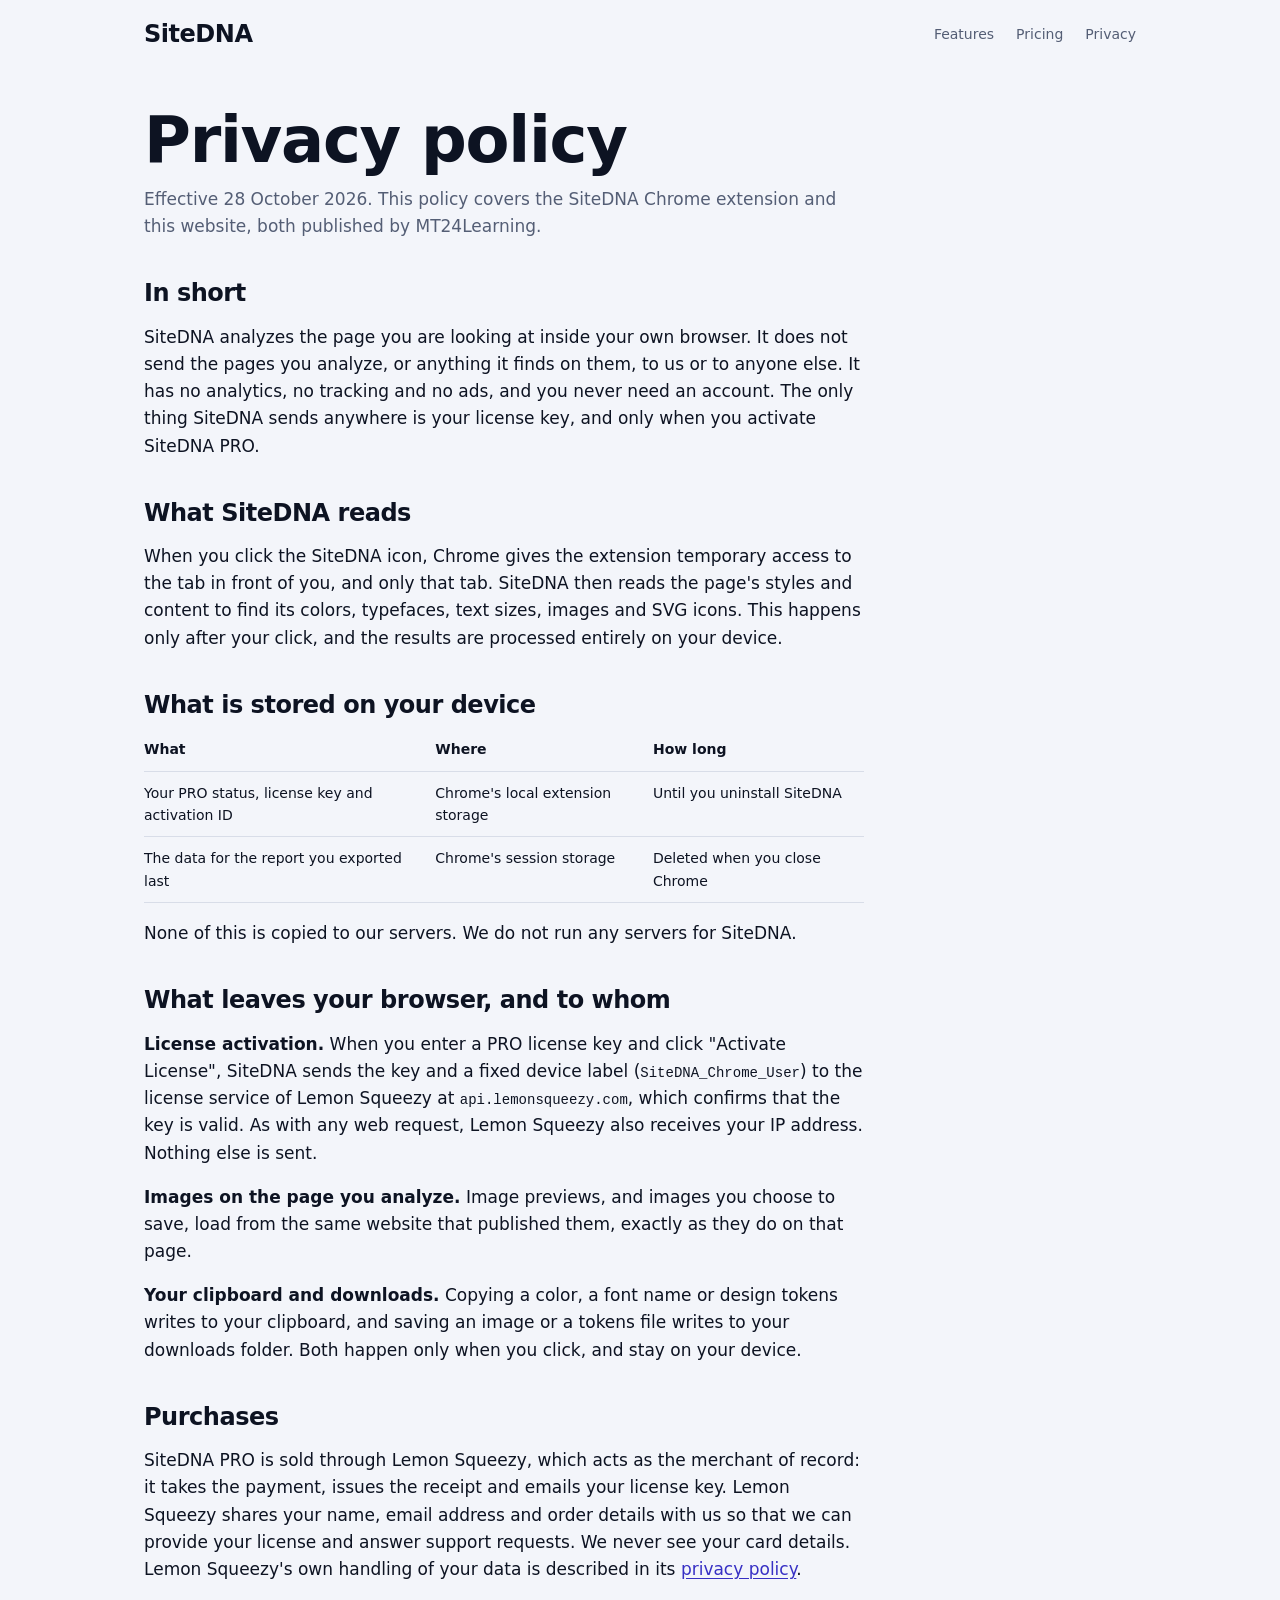
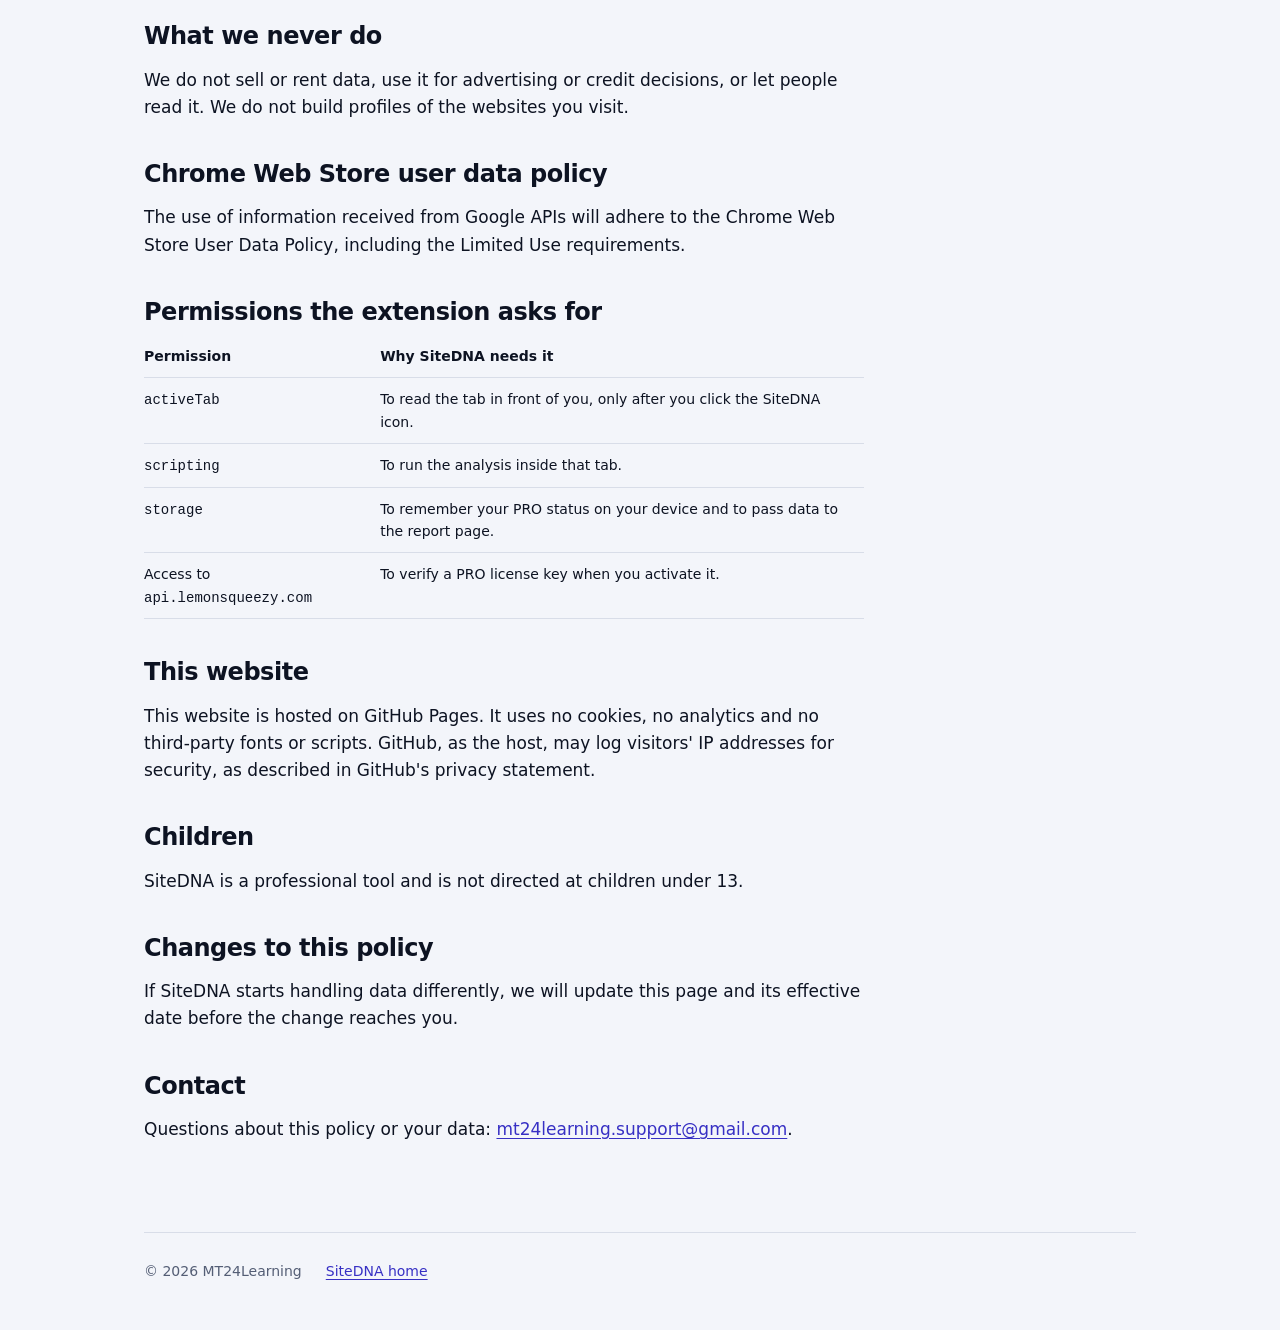
==== privacy.html @ 7e035fef "Add SiteDNA website and privacy policy" ====
<!doctype html>
<html lang="en">
<head>
  <meta charset="utf-8">
  <meta name="viewport" content="width=device-width, initial-scale=1">
  <title>SiteDNA privacy policy</title>
  <meta name="description" content="How the SiteDNA Chrome extension handles data: page analysis stays in your browser; only a PRO license key is sent to Lemon Squeezy for activation.">
  <link rel="icon" href="icon.png">
  <link rel="stylesheet" href="style.css">
</head>
<body>
  <header class="top wrap">
    <a class="wordmark" href="./">SiteDNA</a>
    <nav aria-label="Main">
      <a href="./#features">Features</a>
      <a href="./#pricing">Pricing</a>
      <a href="privacy.html" aria-current="page">Privacy</a>
    </nav>
  </header>

  <main class="doc wrap">
    <h1>Privacy policy</h1>
    <p class="updated">Effective 28 October 2026. This policy covers the SiteDNA Chrome extension and this website, both published by MT24Learning.</p>

    <h2>In short</h2>
    <p>SiteDNA analyzes the page you are looking at inside your own browser. It does not send the pages you analyze, or anything it finds on them, to us or to anyone else. It has no analytics, no tracking and no ads, and you never need an account. The only thing SiteDNA sends anywhere is your license key, and only when you activate SiteDNA PRO.</p>

    <h2>What SiteDNA reads</h2>
    <p>When you click the SiteDNA icon, Chrome gives the extension temporary access to the tab in front of you, and only that tab. SiteDNA then reads the page's styles and content to find its colors, typefaces, text sizes, images and SVG icons. This happens only after your click, and the results are processed entirely on your device.</p>

    <h2>What is stored on your device</h2>
    <table>
      <tr><th>What</th><th>Where</th><th>How long</th></tr>
      <tr><td>Your PRO status, license key and activation ID</td><td>Chrome's local extension storage</td><td>Until you uninstall SiteDNA</td></tr>
      <tr><td>The data for the report you exported last</td><td>Chrome's session storage</td><td>Deleted when you close Chrome</td></tr>
    </table>
    <p>None of this is copied to our servers. We do not run any servers for SiteDNA.</p>

    <h2>What leaves your browser, and to whom</h2>
    <p><strong>License activation.</strong> When you enter a PRO license key and click "Activate License", SiteDNA sends the key and a fixed device label (<code>SiteDNA_Chrome_User</code>) to the license service of Lemon Squeezy at <code>api.lemonsqueezy.com</code>, which confirms that the key is valid. As with any web request, Lemon Squeezy also receives your IP address. Nothing else is sent.</p>
    <p><strong>Images on the page you analyze.</strong> Image previews, and images you choose to save, load from the same website that published them, exactly as they do on that page.</p>
    <p><strong>Your clipboard and downloads.</strong> Copying a color, a font name or design tokens writes to your clipboard, and saving an image or a tokens file writes to your downloads folder. Both happen only when you click, and stay on your device.</p>

    <h2>Purchases</h2>
    <p>SiteDNA PRO is sold through Lemon Squeezy, which acts as the merchant of record: it takes the payment, issues the receipt and emails your license key. Lemon Squeezy shares your name, email address and order details with us so that we can provide your license and answer support requests. We never see your card details. Lemon Squeezy's own handling of your data is described in its <a href="https://www.lemonsqueezy.com/privacy">privacy policy</a>.</p>

    <h2>What we never do</h2>
    <p>We do not sell or rent data, use it for advertising or credit decisions, or let people read it. We do not build profiles of the websites you visit.</p>

    <h2>Chrome Web Store user data policy</h2>
    <p>The use of information received from Google APIs will adhere to the Chrome Web Store User Data Policy, including the Limited Use requirements.</p>

    <h2>Permissions the extension asks for</h2>
    <table>
      <tr><th>Permission</th><th>Why SiteDNA needs it</th></tr>
      <tr><td><code>activeTab</code></td><td>To read the tab in front of you, only after you click the SiteDNA icon.</td></tr>
      <tr><td><code>scripting</code></td><td>To run the analysis inside that tab.</td></tr>
      <tr><td><code>storage</code></td><td>To remember your PRO status on your device and to pass data to the report page.</td></tr>
      <tr><td>Access to <code>api.lemonsqueezy.com</code></td><td>To verify a PRO license key when you activate it.</td></tr>
    </table>

    <h2>This website</h2>
    <p>This website is hosted on GitHub Pages. It uses no cookies, no analytics and no third-party fonts or scripts. GitHub, as the host, may log visitors' IP addresses for security, as described in GitHub's privacy statement.</p>

    <h2>Children</h2>
    <p>SiteDNA is a professional tool and is not directed at children under 13.</p>

    <h2>Changes to this policy</h2>
    <p>If SiteDNA starts handling data differently, we will update this page and its effective date before the change reaches you.</p>

    <h2>Contact</h2>
    <p>Questions about this policy or your data: <a href="mailto:mt24learning.support@gmail.com">mt24learning.support@gmail.com</a>.</p>
  </main>

  <footer class="foot wrap">
    <span>© 2026 MT24Learning</span>
    <a href="./">SiteDNA home</a>
  </footer>
</body>
</html>
---- style.css ----
/* SiteDNA website — shared styles (index.html, privacy.html) */
@font-face {
  font-family: "Bricolage Grotesque";
  src: url("fonts/BricolageGrotesque-wght.woff2") format("woff2");
  font-weight: 200 800;
  font-display: swap;
}

:root {
  /* Type scale (px): 14 · 17 · 20 · 24 · 44 · 48 · 64 · 88 */
  --paper: #F3F5FA;
  --ink: #0D1322;
  --muted: #545E75;
  --indigo: #3730C4;
  --line: #D8DDE8;
  --pass: #0B6E44;
  --white: #FFFFFF;
  --display: "Bricolage Grotesque", system-ui, sans-serif;
  --text: system-ui, -apple-system, "Segoe UI", Roboto, "Helvetica Neue", Arial, sans-serif;
  --mono: ui-monospace, "SFMono-Regular", Consolas, monospace;
  color-scheme: light;
}

* { box-sizing: border-box; }
html { scroll-behavior: smooth; }
body {
  margin: 0;
  background: var(--paper);
  color: var(--ink);
  font: 17px/1.6 var(--text);
  -webkit-font-smoothing: antialiased;
}
a { color: var(--indigo); text-underline-offset: 3px; }
code { font: 14px var(--mono); }
a:focus-visible, summary:focus-visible { outline: 3px solid var(--indigo); outline-offset: 3px; border-radius: 4px; }

.wrap { max-width: 1040px; margin: 0 auto; padding: 0 24px; }
.sr-only { position: absolute; width: 1px; height: 1px; overflow: hidden; clip: rect(0 0 0 0); white-space: nowrap; }

/* Header */
.top { display: flex; justify-content: space-between; align-items: center; gap: 16px; padding-top: 22px; padding-bottom: 22px; }
.wordmark { font: 750 24px/1 var(--display); color: var(--ink); text-decoration: none; letter-spacing: -0.02em; }
.top nav { display: flex; flex-wrap: wrap; gap: 6px 22px; }
.top nav a { color: var(--muted); text-decoration: none; font-size: 14px; }
.top nav a:hover { color: var(--ink); }

/* Headings */
h1, h2, h3 { font-family: var(--display); letter-spacing: -0.02em; margin: 0; }
h1 { font-size: clamp(44px, 7vw, 88px); font-weight: 760; line-height: 1.0; max-width: 13ch; }
h2 { font-size: clamp(32px, 4vw, 44px); font-weight: 700; line-height: 1.1; margin-bottom: 28px; }
h3 { font-size: 20px; font-weight: 650; line-height: 1.25; }

/* Hero */
.hero { padding-top: 56px; padding-bottom: 36px; }
.lede { font-size: 20px; color: var(--muted); max-width: 58ch; margin: 26px 0 30px; }
.actions { display: flex; flex-wrap: wrap; align-items: center; gap: 14px; }
.btn { display: inline-block; padding: 13px 20px; border-radius: 10px; font-weight: 650; font-size: 17px; text-decoration: none; }
.btn-primary { background: var(--indigo); color: var(--white); }
.btn-primary:hover { background: #2B25A6; }
.status { display: inline-block; padding: 12px 16px; border: 1px dashed var(--muted); border-radius: 10px; color: var(--muted); font-size: 14px; }
.promise { margin: 22px 0 0; font-size: 14px; color: var(--muted); }

/* Live specimen: this page measured by its own script */
.specimen { padding-bottom: 72px; }
.dna { display: flex; gap: 4px; height: 230px; align-items: stretch; }
.bar {
  flex: 1 1 0; min-width: 26px; border-radius: 6px; position: relative;
  box-shadow: inset 0 0 0 1px rgba(13, 19, 34, 0.14);
  transform-origin: bottom; animation: grow 700ms cubic-bezier(.2, .7, .2, 1) both;
  animation-delay: calc(var(--i) * 70ms);
}
.bar span {
  position: absolute; left: 8px; bottom: 10px; writing-mode: vertical-rl; transform: rotate(180deg);
  font: 600 14px/1 var(--mono);
}
@keyframes grow { from { transform: scaleY(0.04); } to { transform: scaleY(1); } }
.readout { display: grid; grid-template-columns: repeat(3, 1fr); gap: 20px; margin: 22px 0 0; }
.readout div { border-top: 2px solid var(--ink); padding-top: 10px; }
.readout dt { font-size: 14px; color: var(--muted); }
.readout dd { margin: 4px 0 0; font: 650 20px/1.3 var(--display); }
.caption { font-size: 14px; color: var(--muted); margin: 18px 0 0; max-width: 62ch; }

/* Sections */
/* hairline drawn inside the side padding, so it lines up with the content */
.block { padding-top: 64px; padding-bottom: 64px; background: linear-gradient(var(--line), var(--line)) top center / calc(100% - 48px) 1px no-repeat; }

/* Free vs PRO */
.tiers { display: grid; grid-template-columns: 1fr 1fr; gap: 0; border: 1px solid var(--ink); border-radius: 16px; overflow: hidden; }
.tier { padding: 30px 32px; }
.tier ul { margin: 18px 0 0; padding-left: 20px; }
.tier li { margin-bottom: 10px; }
.tier-pro { background: var(--ink); color: var(--paper); }
.tier-pro h3 { color: var(--white); }

/* Steps: a real sequence, so numbered */
.steps { list-style: none; counter-reset: step; margin: 0; padding: 0; display: grid; grid-template-columns: repeat(3, 1fr); gap: 32px; }
.steps li { counter-increment: step; }
.steps li::before { content: counter(step); display: block; font: 760 48px/1 var(--display); color: var(--indigo); margin-bottom: 12px; }
.steps p { color: var(--muted); margin: 8px 0 0; }

/* Report index: uses the report's own section numbers */
.report-index { list-style: none; counter-reset: sec; margin: 0; padding: 0; }
.report-index li { counter-increment: sec; display: grid; grid-template-columns: 64px 1fr; gap: 6px 18px; padding: 18px 0; border-bottom: 1px solid var(--line); }
.report-index li::before { content: counter(sec, decimal-leading-zero); grid-row: span 2; font: 700 24px/1.2 var(--display); color: var(--muted); }
.report-index b { font-family: var(--display); font-size: 20px; font-weight: 650; }
.report-index span { color: var(--muted); }

/* Pricing */
.price { max-width: 560px; }
.amount { font: 760 64px/1 var(--display); margin: 0 0 14px; letter-spacing: -0.03em; }
.price p { margin: 0 0 22px; }
.fine { font-size: 14px; color: var(--muted); }

/* FAQ */
details { border-bottom: 1px solid var(--line); padding: 16px 0; max-width: 760px; }
summary { cursor: pointer; font-weight: 650; font-size: 17px; }
details p { color: var(--muted); margin: 10px 0 0; }

/* Footer */
.foot { background: linear-gradient(var(--line), var(--line)) top center / calc(100% - 48px) 1px no-repeat; padding-top: 28px; padding-bottom: 48px; display: flex; flex-wrap: wrap; gap: 8px 24px; font-size: 14px; color: var(--muted); }

/* Long-form pages (privacy) */
.doc { padding-top: 40px; padding-bottom: 72px; }
.doc > * { max-width: 720px; }
.doc h1 { font-size: clamp(44px, 5vw, 64px); max-width: none; }
.doc h2 { font-size: 24px; margin: 40px 0 10px; }
.doc .updated { color: var(--muted); margin: 14px 0 28px; }
.doc table { border-collapse: collapse; width: 100%; font-size: 14px; }
.doc th, .doc td { text-align: left; vertical-align: top; padding: 10px 12px 10px 0; border-bottom: 1px solid var(--line); }

@media (max-width: 760px) {
  .tiers, .steps, .readout { grid-template-columns: 1fr; }
  .dna { height: 170px; gap: 3px; }
  .bar { min-width: 0; }
  .bar span { display: none; }
}
@media (prefers-reduced-motion: reduce) {
  html { scroll-behavior: auto; }
  .bar { animation: none; }
}
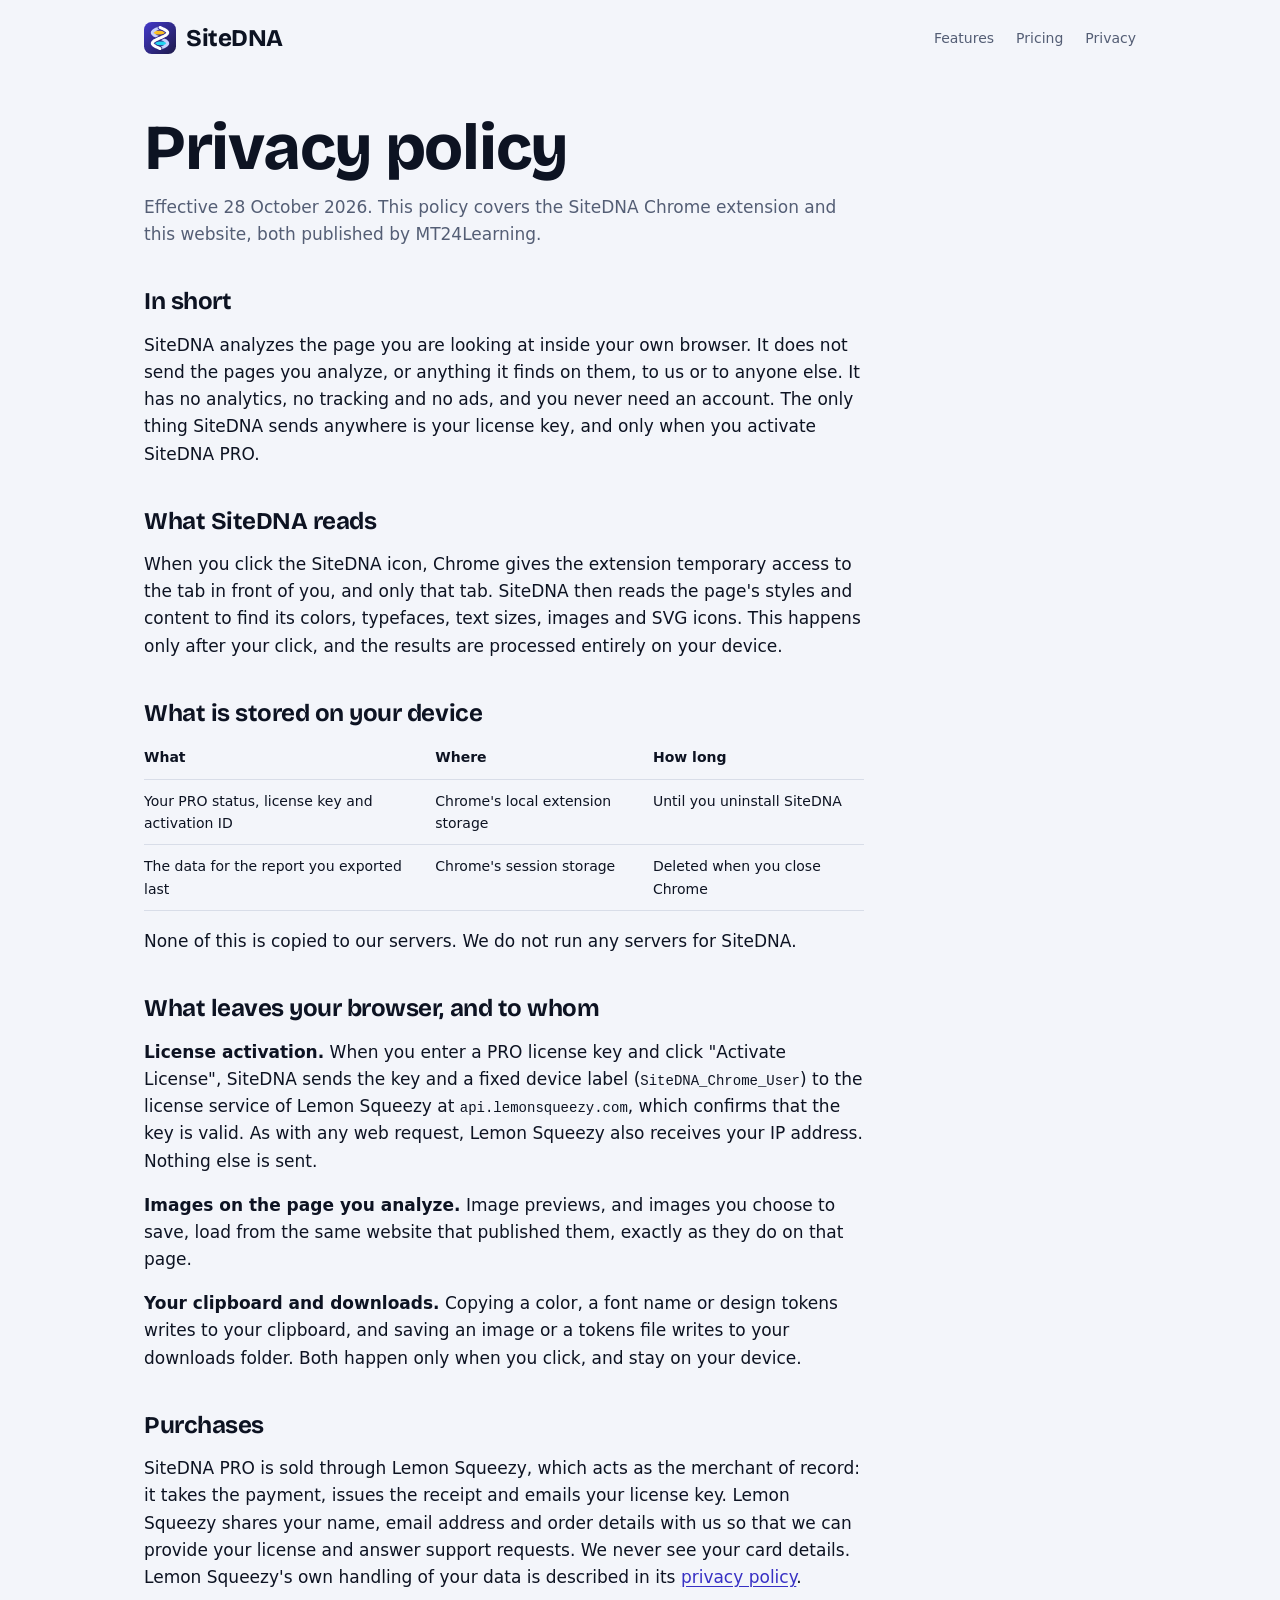
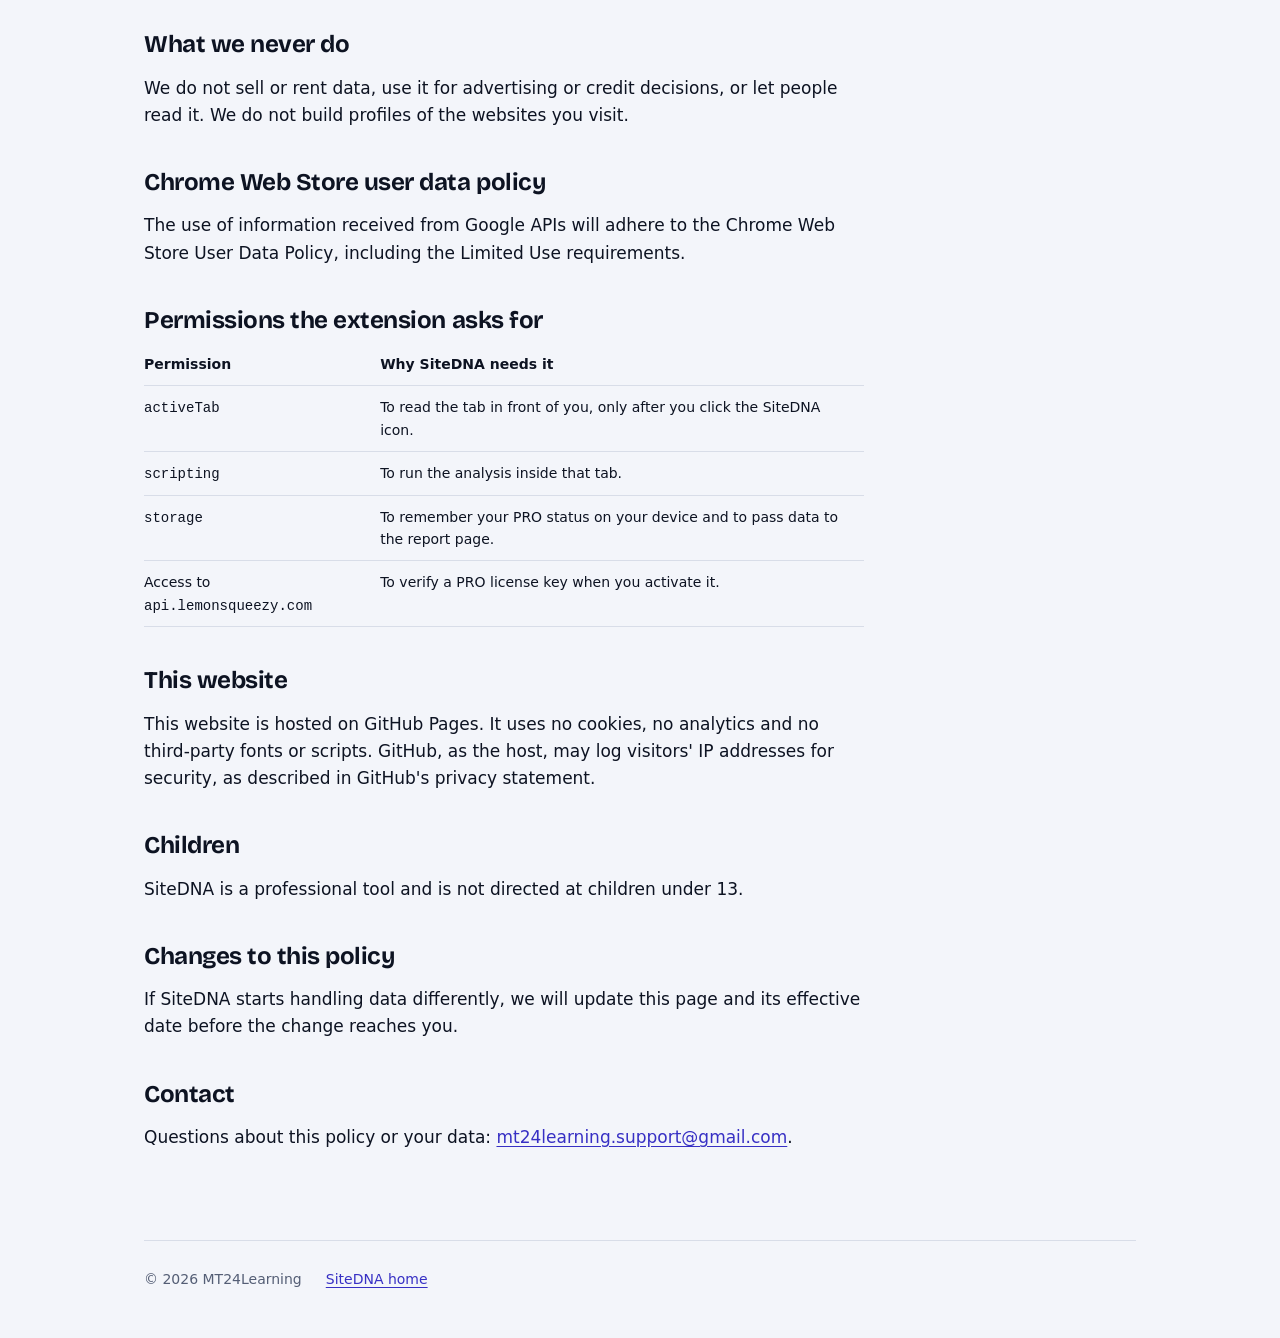
==== commit da39143b: "Add SiteDNA logo to website and README" ====
--- a/privacy.html
+++ b/privacy.html
@@ -10,7 +10,7 @@
 </head>
 <body>
   <header class="top wrap">
-    <a class="wordmark" href="./">SiteDNA</a>
+    <a class="wordmark" href="./"><img src="logo.svg" width="32" height="32" alt="">SiteDNA</a>
     <nav aria-label="Main">
       <a href="./#features">Features</a>
       <a href="./#pricing">Pricing</a>
--- a/style.css
+++ b/style.css
@@ -39,7 +39,7 @@
 
 /* Header */
 .top { display: flex; justify-content: space-between; align-items: center; gap: 16px; padding-top: 22px; padding-bottom: 22px; }
-.wordmark { font: 750 24px/1 var(--display); color: var(--ink); text-decoration: none; letter-spacing: -0.02em; }
+.wordmark { display: inline-flex; align-items: center; gap: 10px; font: 750 24px/1 var(--display); color: var(--ink); text-decoration: none; letter-spacing: -0.02em; }
 .top nav { display: flex; flex-wrap: wrap; gap: 6px 22px; }
 .top nav a { color: var(--muted); text-decoration: none; font-size: 14px; }
 .top nav a:hover { color: var(--ink); }
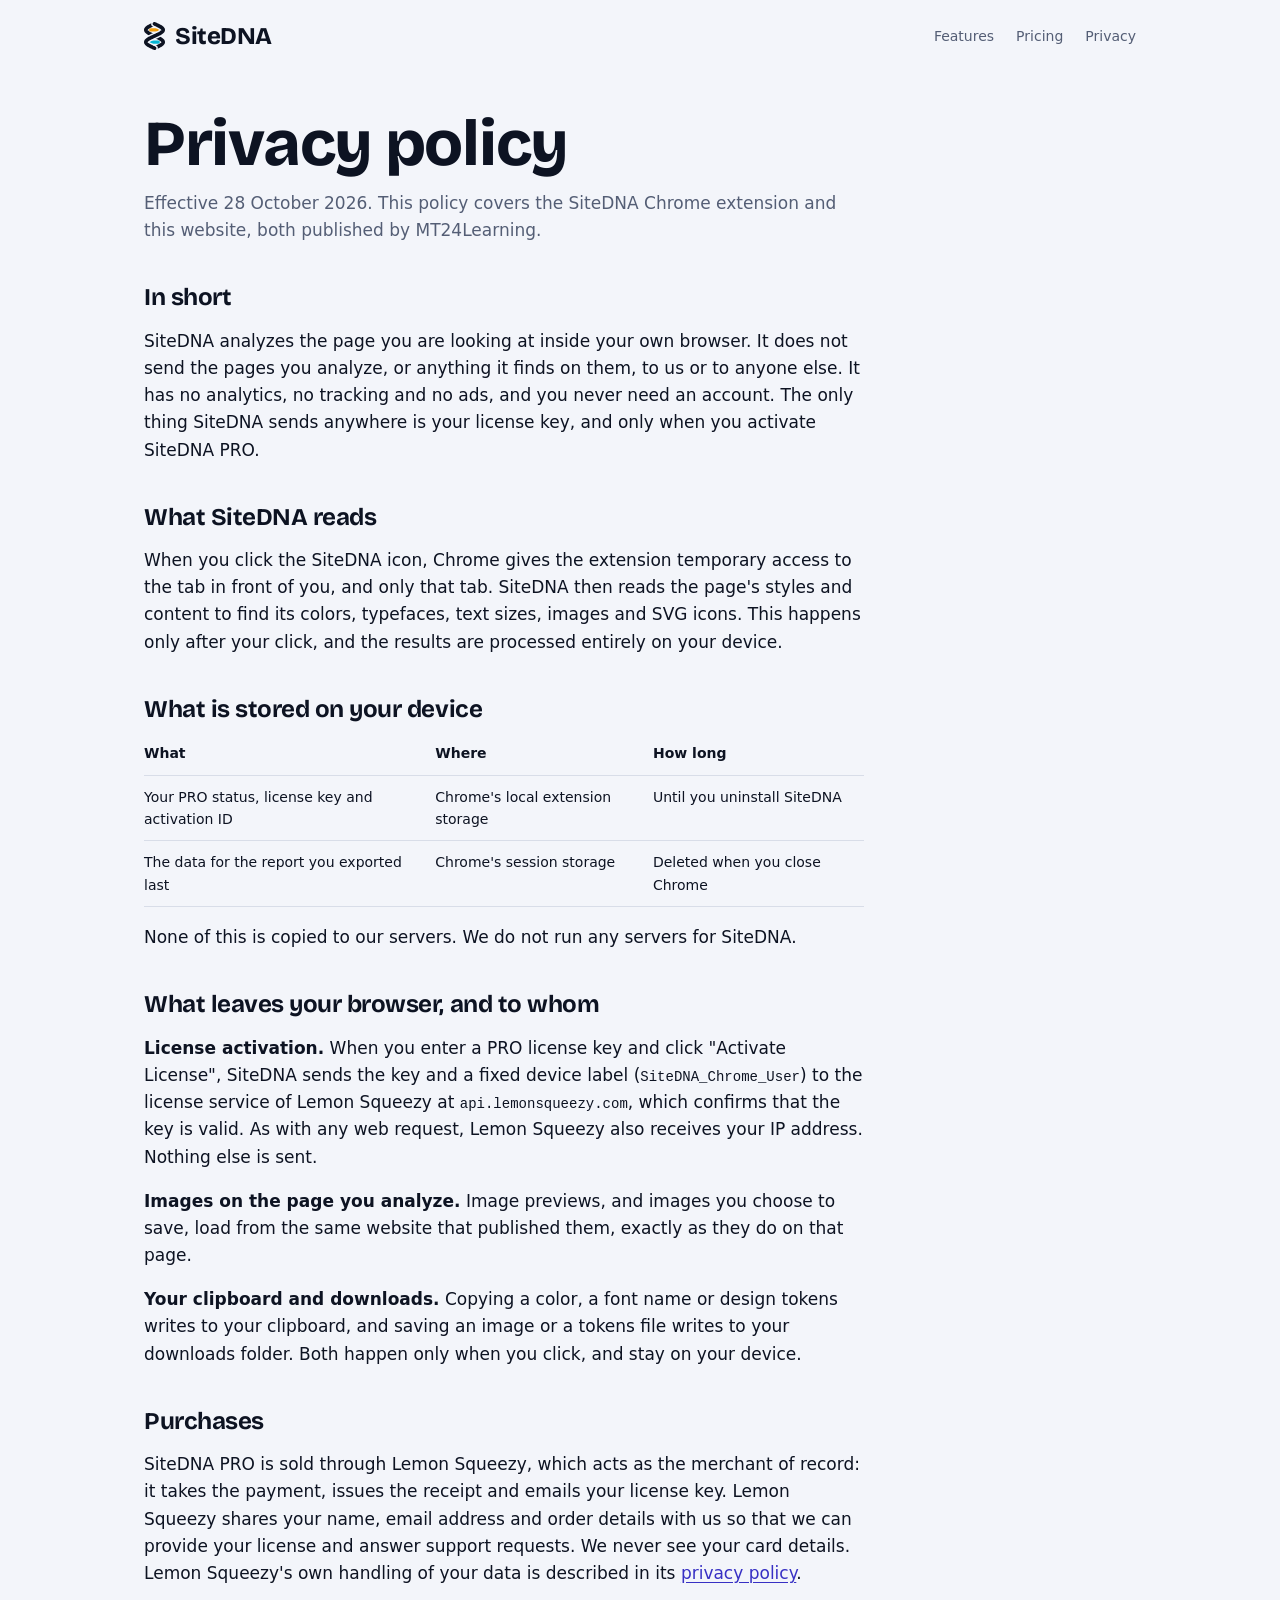
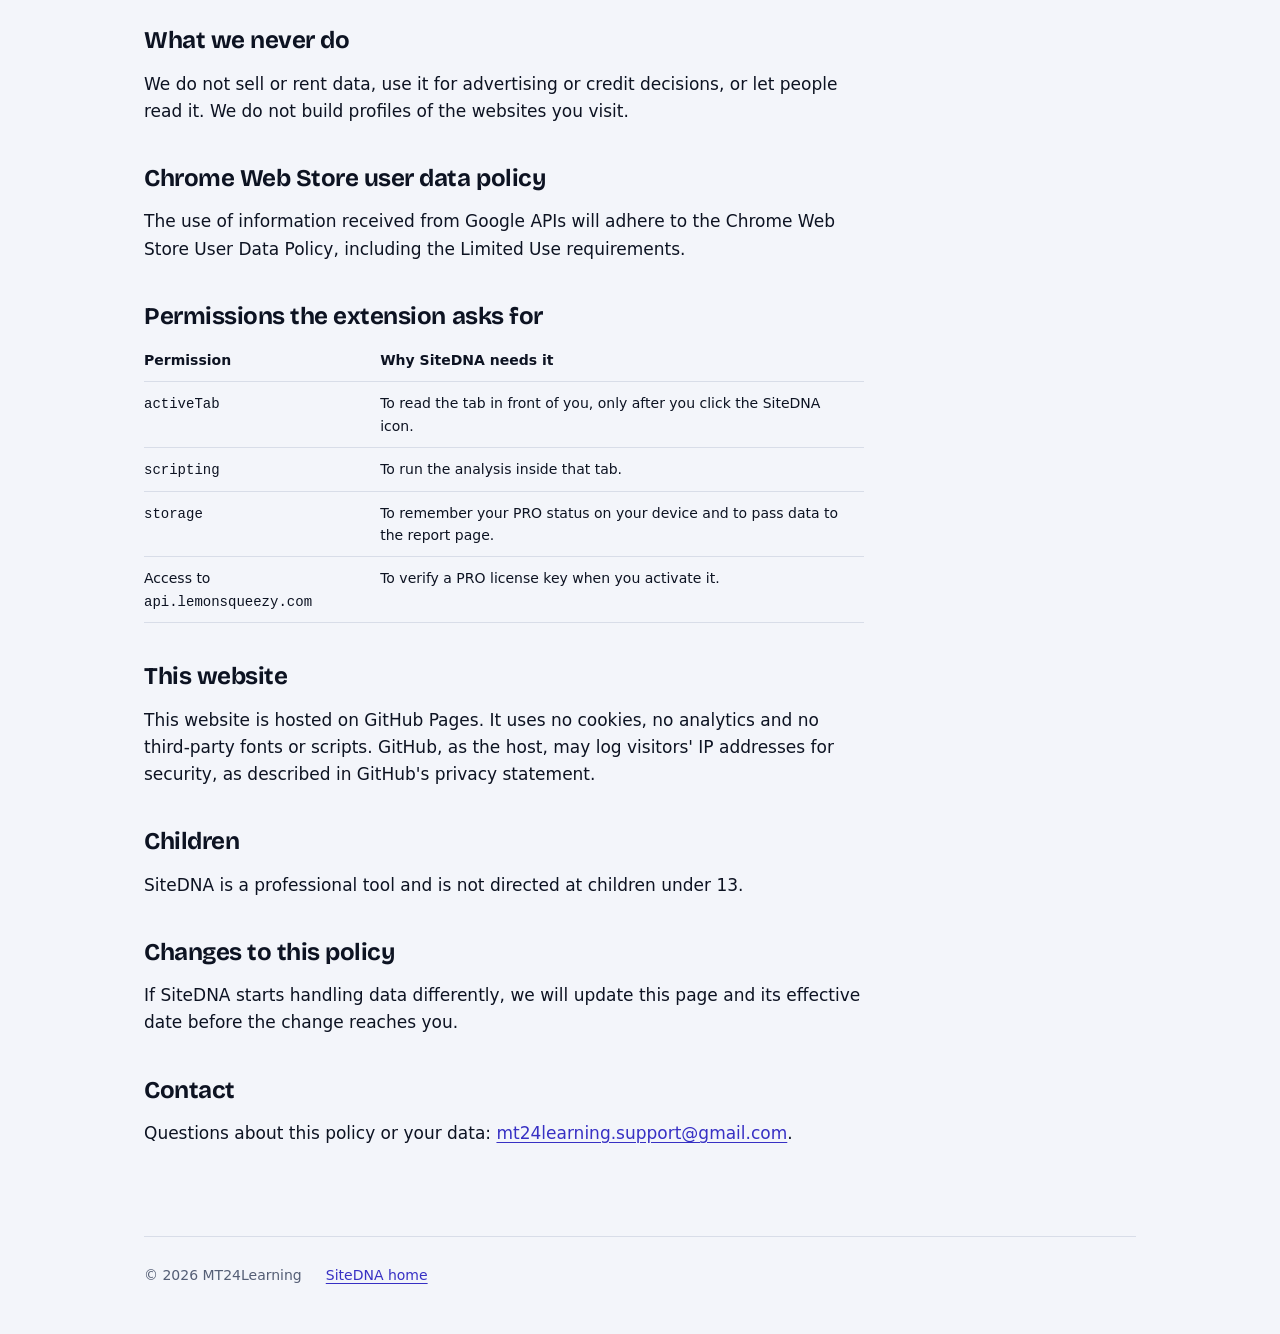
==== commit 3de653b6: "Use flat SiteDNA mark in website header" ====
--- a/privacy.html
+++ b/privacy.html
@@ -10,7 +10,7 @@
 </head>
 <body>
   <header class="top wrap">
-    <a class="wordmark" href="./"><img src="logo.svg" width="32" height="32" alt="">SiteDNA</a>
+    <a class="wordmark" href="./"><img src="mark.svg" width="21" height="28" alt="">SiteDNA</a>
     <nav aria-label="Main">
       <a href="./#features">Features</a>
       <a href="./#pricing">Pricing</a>
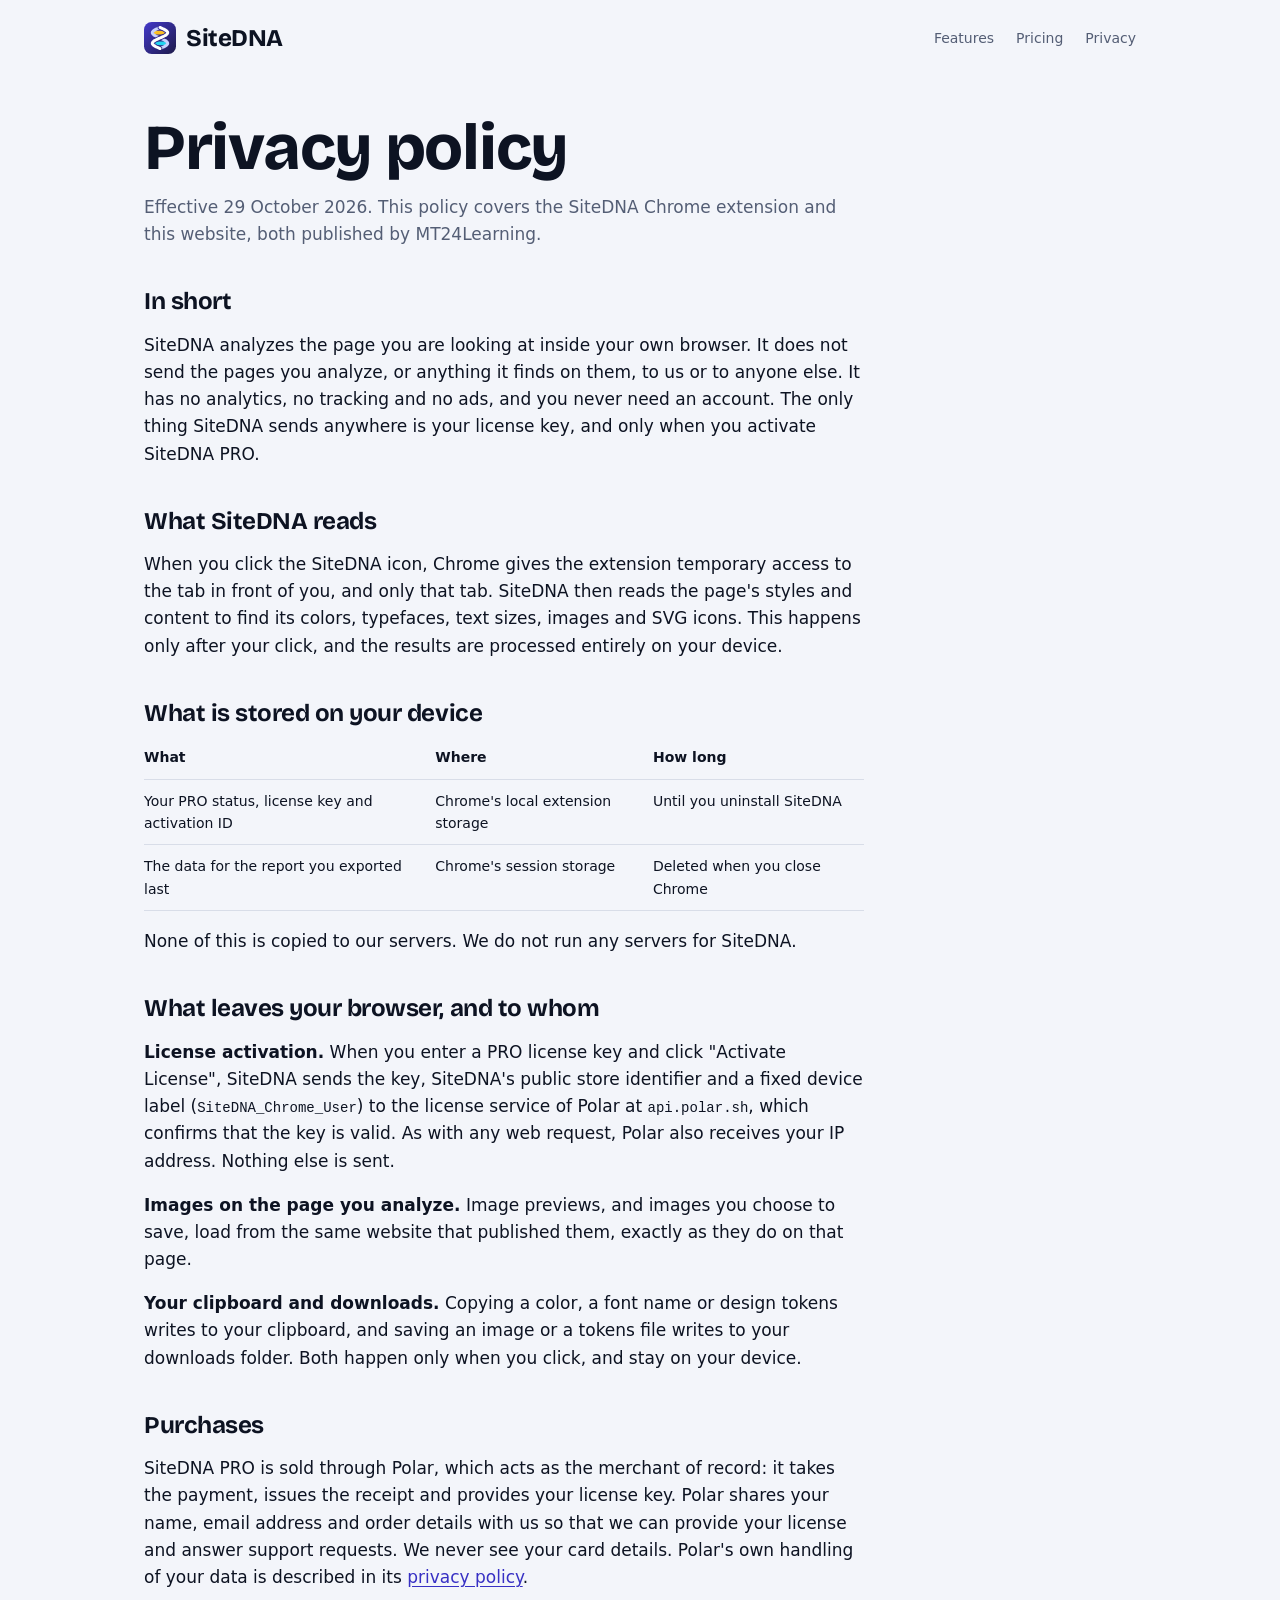
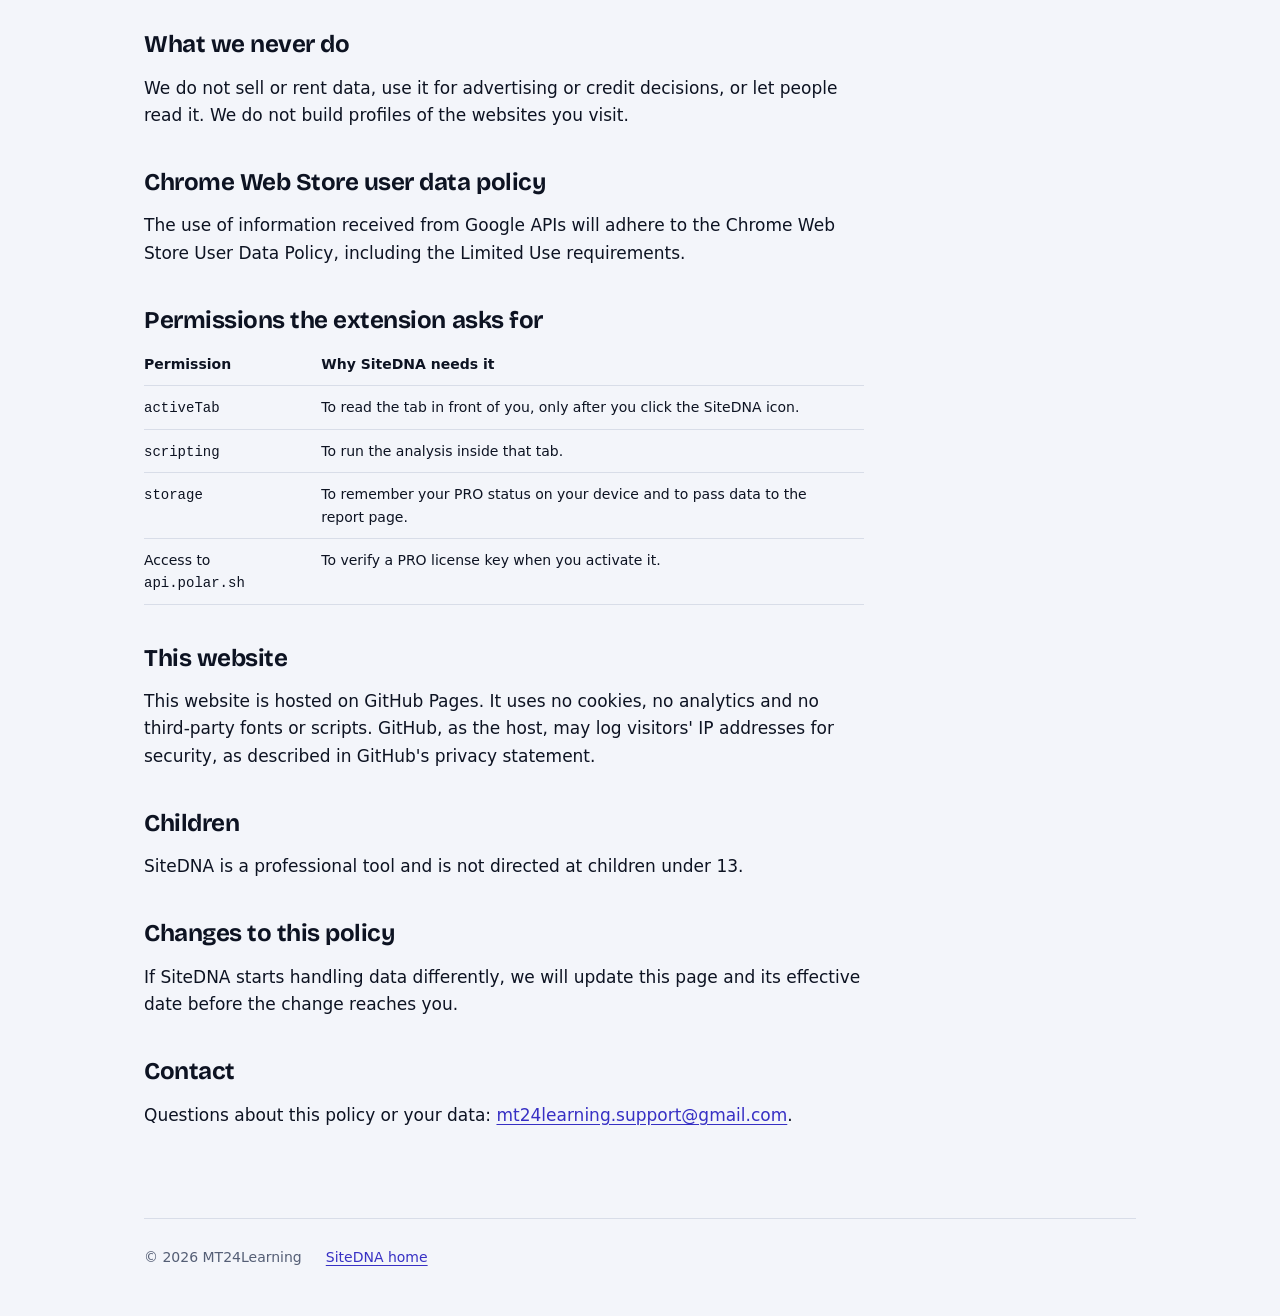
==== commit ea4e7e34: "Switch payment provider to Polar" ====
--- a/privacy.html
+++ b/privacy.html
@@ -4,13 +4,13 @@
   <meta charset="utf-8">
   <meta name="viewport" content="width=device-width, initial-scale=1">
   <title>SiteDNA privacy policy</title>
-  <meta name="description" content="How the SiteDNA Chrome extension handles data: page analysis stays in your browser; only a PRO license key is sent to Lemon Squeezy for activation.">
+  <meta name="description" content="How the SiteDNA Chrome extension handles data: page analysis stays in your browser; only a PRO license key is sent to Polar for activation.">
   <link rel="icon" href="icon.png">
   <link rel="stylesheet" href="style.css">
 </head>
 <body>
   <header class="top wrap">
-    <a class="wordmark" href="./"><img src="mark.svg" width="21" height="28" alt="">SiteDNA</a>
+    <a class="wordmark" href="./"><img src="logo.svg" width="32" height="32" alt="">SiteDNA</a>
     <nav aria-label="Main">
       <a href="./#features">Features</a>
       <a href="./#pricing">Pricing</a>
@@ -20,7 +20,7 @@
 
   <main class="doc wrap">
     <h1>Privacy policy</h1>
-    <p class="updated">Effective 28 October 2026. This policy covers the SiteDNA Chrome extension and this website, both published by MT24Learning.</p>
+    <p class="updated">Effective 29 October 2026. This policy covers the SiteDNA Chrome extension and this website, both published by MT24Learning.</p>
 
     <h2>In short</h2>
     <p>SiteDNA analyzes the page you are looking at inside your own browser. It does not send the pages you analyze, or anything it finds on them, to us or to anyone else. It has no analytics, no tracking and no ads, and you never need an account. The only thing SiteDNA sends anywhere is your license key, and only when you activate SiteDNA PRO.</p>
@@ -37,12 +37,12 @@
     <p>None of this is copied to our servers. We do not run any servers for SiteDNA.</p>
 
     <h2>What leaves your browser, and to whom</h2>
-    <p><strong>License activation.</strong> When you enter a PRO license key and click "Activate License", SiteDNA sends the key and a fixed device label (<code>SiteDNA_Chrome_User</code>) to the license service of Lemon Squeezy at <code>api.lemonsqueezy.com</code>, which confirms that the key is valid. As with any web request, Lemon Squeezy also receives your IP address. Nothing else is sent.</p>
+    <p><strong>License activation.</strong> When you enter a PRO license key and click "Activate License", SiteDNA sends the key, SiteDNA's public store identifier and a fixed device label (<code>SiteDNA_Chrome_User</code>) to the license service of Polar at <code>api.polar.sh</code>, which confirms that the key is valid. As with any web request, Polar also receives your IP address. Nothing else is sent.</p>
     <p><strong>Images on the page you analyze.</strong> Image previews, and images you choose to save, load from the same website that published them, exactly as they do on that page.</p>
     <p><strong>Your clipboard and downloads.</strong> Copying a color, a font name or design tokens writes to your clipboard, and saving an image or a tokens file writes to your downloads folder. Both happen only when you click, and stay on your device.</p>
 
     <h2>Purchases</h2>
-    <p>SiteDNA PRO is sold through Lemon Squeezy, which acts as the merchant of record: it takes the payment, issues the receipt and emails your license key. Lemon Squeezy shares your name, email address and order details with us so that we can provide your license and answer support requests. We never see your card details. Lemon Squeezy's own handling of your data is described in its <a href="https://www.lemonsqueezy.com/privacy">privacy policy</a>.</p>
+    <p>SiteDNA PRO is sold through Polar, which acts as the merchant of record: it takes the payment, issues the receipt and provides your license key. Polar shares your name, email address and order details with us so that we can provide your license and answer support requests. We never see your card details. Polar's own handling of your data is described in its <a href="https://polar.sh/legal/privacy">privacy policy</a>.</p>
 
     <h2>What we never do</h2>
     <p>We do not sell or rent data, use it for advertising or credit decisions, or let people read it. We do not build profiles of the websites you visit.</p>
@@ -56,7 +56,7 @@
       <tr><td><code>activeTab</code></td><td>To read the tab in front of you, only after you click the SiteDNA icon.</td></tr>
       <tr><td><code>scripting</code></td><td>To run the analysis inside that tab.</td></tr>
       <tr><td><code>storage</code></td><td>To remember your PRO status on your device and to pass data to the report page.</td></tr>
-      <tr><td>Access to <code>api.lemonsqueezy.com</code></td><td>To verify a PRO license key when you activate it.</td></tr>
+      <tr><td>Access to <code>api.polar.sh</code></td><td>To verify a PRO license key when you activate it.</td></tr>
     </table>
 
     <h2>This website</h2>
